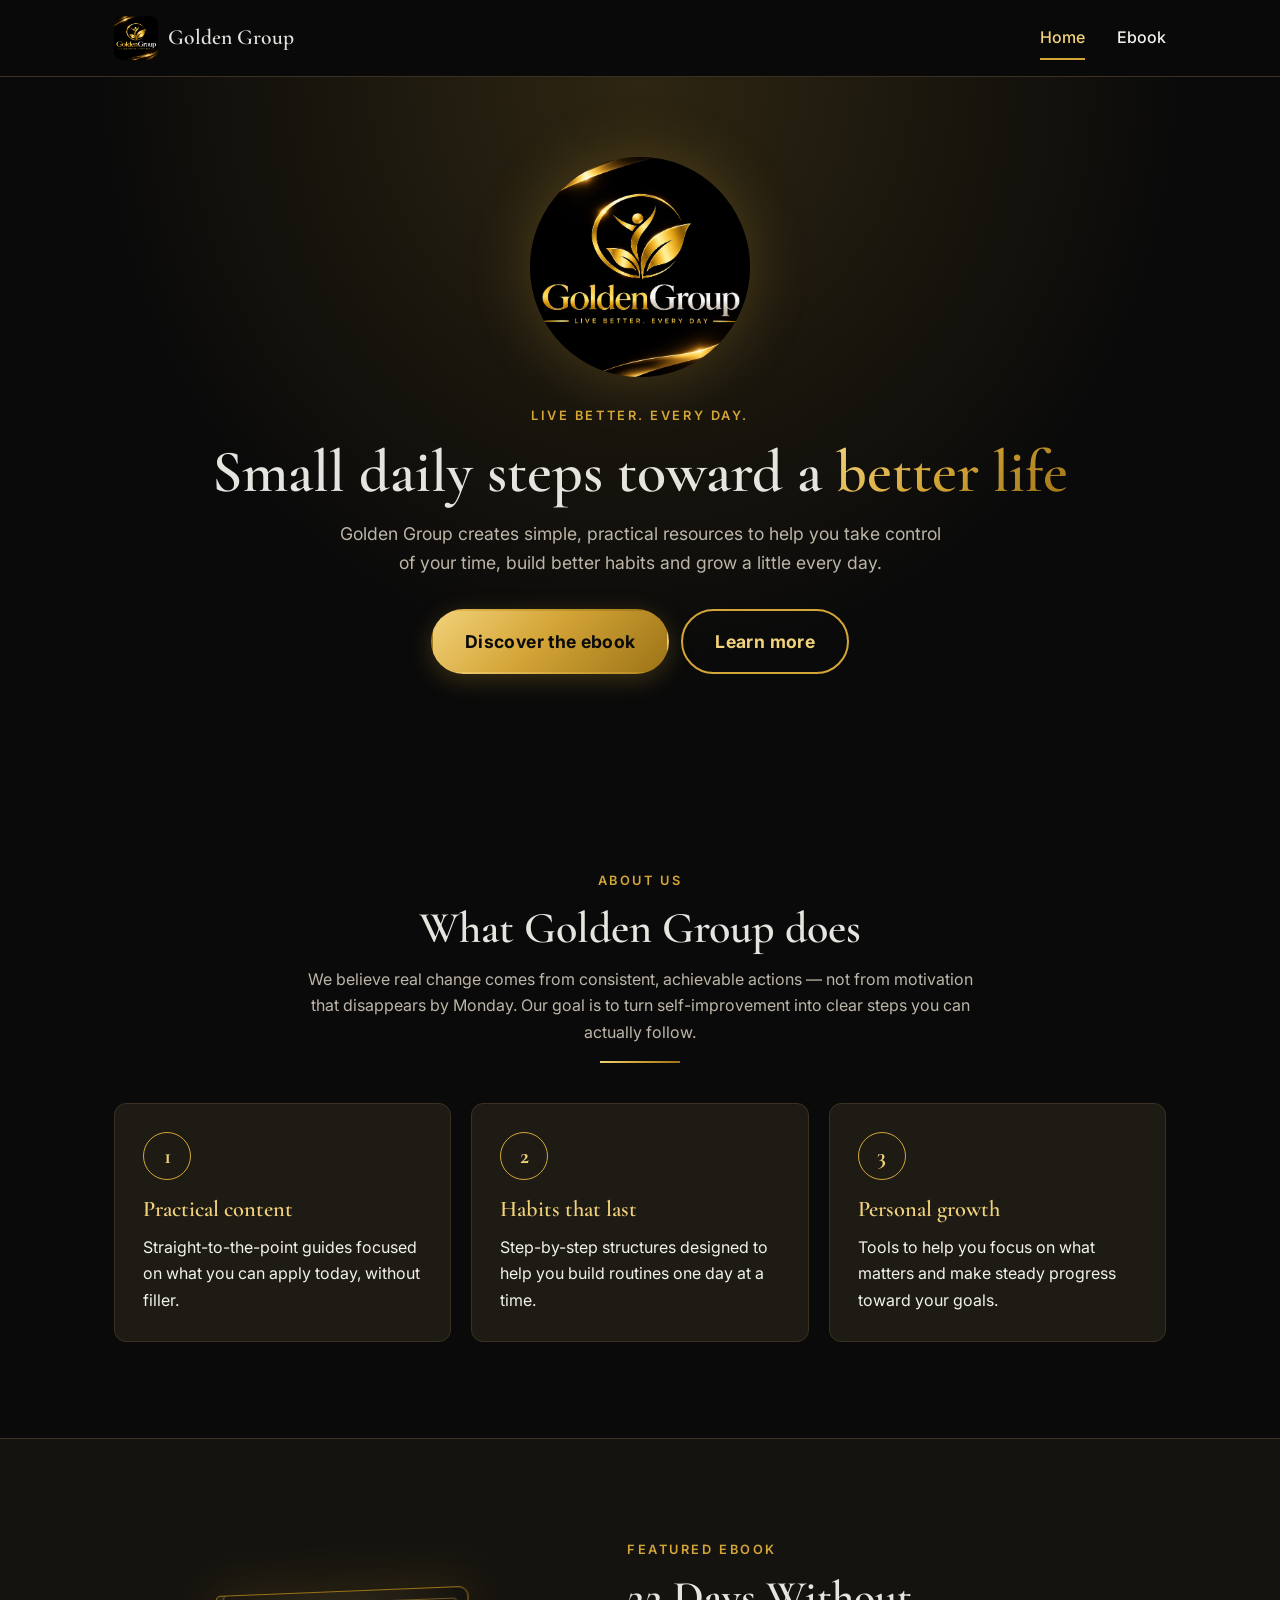
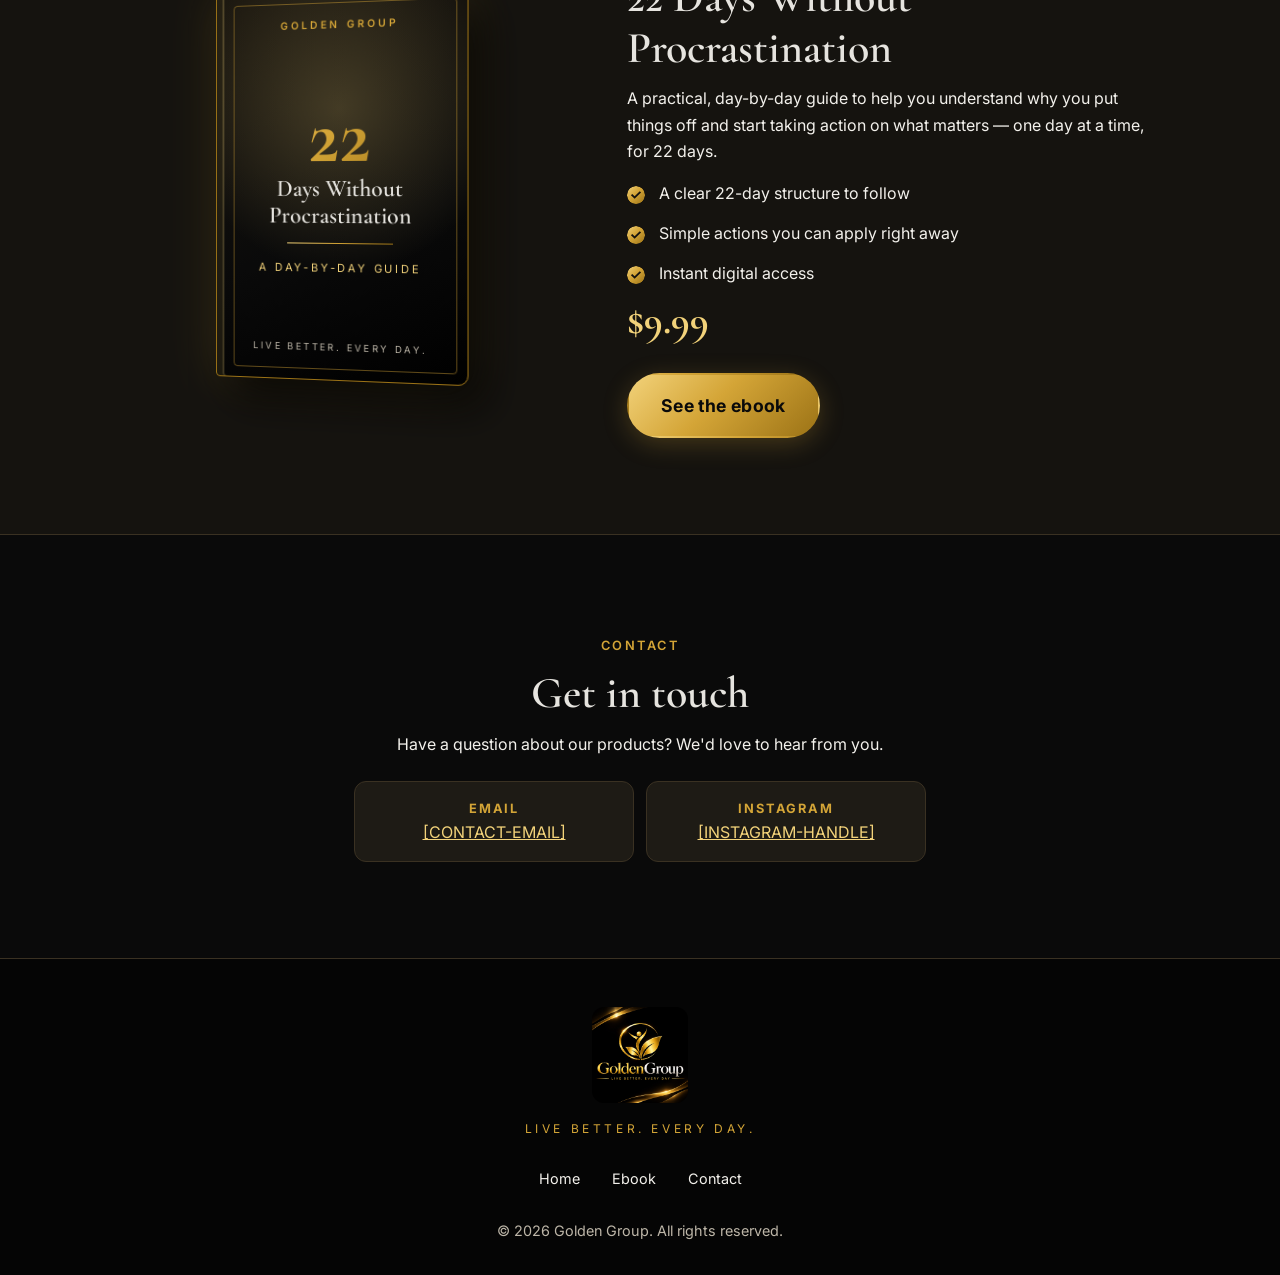
==== index.html @ da6215ae "Add home page, global styles and navigation Co-Authored-By: Claude Opus 5.5 <noreply@anthropic.com>" ====
<!DOCTYPE html>
<html lang="en" class="no-js">
<head>
  <meta charset="UTF-8">
  <meta name="viewport" content="width=device-width, initial-scale=1">
  <title>Golden Group — Live Better. Every Day.</title>
  <meta name="description" content="Golden Group creates practical resources to help you build better habits and live better, every day.">
  <meta name="theme-color" content="#0a0a0a">

  <meta property="og:title" content="Golden Group — Live Better. Every Day.">
  <meta property="og:description" content="Practical resources to help you build better habits and live better, every day.">
  <meta property="og:type" content="website">
  <meta property="og:image" content="assets/logo.png">

  <link rel="icon" href="assets/logo.png">
  <link rel="apple-touch-icon" href="assets/logo.png">

  <link rel="preconnect" href="https://fonts.googleapis.com">
  <link rel="preconnect" href="https://fonts.gstatic.com" crossorigin>
  <link href="https://fonts.googleapis.com/css2?family=Cormorant+Garamond:wght@500;600;700&family=Inter:wght@400;500;600;700&display=swap" rel="stylesheet">
  <link rel="stylesheet" href="css/style.css">
</head>
<body>
  <a class="skip-link" href="#main">Skip to content</a>

  <header class="site-header">
    <div class="container header-inner">
      <a class="brand" href="index.html">
        <img src="assets/logo.png" alt="" width="44" height="44">
        <span>Golden Group</span>
      </a>
      <button class="nav-toggle" type="button" aria-expanded="false" aria-controls="site-nav" aria-label="Open menu">
        <span class="nav-toggle-bar" aria-hidden="true"></span>
      </button>
      <nav id="site-nav" class="site-nav" aria-label="Main">
        <ul class="nav-list">
          <li><a href="index.html" aria-current="page">Home</a></li>
          <li><a href="ebook.html">Ebook</a></li>
        </ul>
      </nav>
    </div>
  </header>

  <main id="main">
    <!-- Hero -->
    <section class="hero" aria-labelledby="hero-title">
      <div class="container">
        <img class="hero-logo" src="assets/logo.png" alt="Golden Group logo" width="220" height="220">
        <span class="eyebrow">Live better. Every day.</span>
        <h1 id="hero-title">Small daily steps toward a <span class="text-gold">better life</span></h1>
        <p class="lead">
          Golden Group creates simple, practical resources to help you take control of your time,
          build better habits and grow a little every day.
        </p>
        <div class="hero-actions">
          <a class="btn btn-primary btn-lg" href="ebook.html">Discover the ebook</a>
          <a class="btn btn-outline btn-lg" href="#about">Learn more</a>
        </div>
      </div>
    </section>

    <!-- About -->
    <section id="about" class="section" aria-labelledby="about-title">
      <div class="container">
        <div class="section-header">
          <span class="eyebrow">About us</span>
          <h2 id="about-title">What Golden Group does</h2>
          <p>
            We believe real change comes from consistent, achievable actions — not from
            motivation that disappears by Monday. Our goal is to turn self-improvement into
            clear steps you can actually follow.
          </p>
          <hr class="divider">
        </div>

        <div class="grid grid-3">
          <article class="card">
            <span class="card-icon" aria-hidden="true">1</span>
            <h3>Practical content</h3>
            <p>Straight-to-the-point guides focused on what you can apply today, without filler.</p>
          </article>
          <article class="card">
            <span class="card-icon" aria-hidden="true">2</span>
            <h3>Habits that last</h3>
            <p>Step-by-step structures designed to help you build routines one day at a time.</p>
          </article>
          <article class="card">
            <span class="card-icon" aria-hidden="true">3</span>
            <h3>Personal growth</h3>
            <p>Tools to help you focus on what matters and make steady progress toward your goals.</p>
          </article>
        </div>
      </div>
    </section>

    <!-- Ebook highlight -->
    <section id="ebook" class="section section-alt" aria-labelledby="ebook-title">
      <div class="container feature">
        <div class="cover-wrap">
          <div class="ebook-cover" role="img" aria-label="Cover of the ebook 22 Days Without Procrastination, by Golden Group">
            <span class="cover-brand" aria-hidden="true">Golden Group</span>
            <div aria-hidden="true">
              <span class="cover-number text-gold">22</span>
              <span class="cover-title">Days Without Procrastination</span>
              <div class="cover-rule"></div>
              <span class="cover-sub">A day-by-day guide</span>
            </div>
            <span class="cover-footer" aria-hidden="true">Live better. Every day.</span>
          </div>
        </div>

        <div class="feature-body">
          <span class="eyebrow">Featured ebook</span>
          <h2 id="ebook-title">22 Days Without Procrastination</h2>
          <p>
            A practical, day-by-day guide to help you understand why you put things off and
            start taking action on what matters — one day at a time, for 22 days.
          </p>
          <ul class="check-list">
            <li>A clear 22-day structure to follow</li>
            <li>Simple actions you can apply right away</li>
            <li>Instant digital access</li>
          </ul>
          <p class="price" aria-label="Price: 9 dollars and 99 cents">$9.99</p>
          <a class="btn btn-primary btn-lg" href="ebook.html">See the ebook</a>
        </div>
      </div>
    </section>

    <!-- Contact -->
    <section id="contact" class="section" aria-labelledby="contact-title">
      <div class="container contact-box">
        <span class="eyebrow">Contact</span>
        <h2 id="contact-title">Get in touch</h2>
        <p>Have a question about our products? We'd love to hear from you.</p>
        <ul class="contact-list">
          <li>
            <strong>Email</strong>
            <a href="mailto:[CONTACT-EMAIL]">[CONTACT-EMAIL]</a>
          </li>
          <li>
            <strong>Instagram</strong>
            <a href="[INSTAGRAM-URL]" target="_blank" rel="noopener noreferrer">[INSTAGRAM-HANDLE]<span class="visually-hidden"> (opens in a new tab)</span></a>
          </li>
        </ul>
      </div>
    </section>
  </main>

  <footer class="site-footer">
    <div class="container">
      <img class="footer-logo" src="assets/logo.png" alt="Golden Group logo" width="96" height="96" loading="lazy">
      <p class="footer-tagline">Live better. Every day.</p>
      <nav class="footer-nav" aria-label="Footer">
        <ul>
          <li><a href="index.html">Home</a></li>
          <li><a href="ebook.html">Ebook</a></li>
          <li><a href="index.html#contact">Contact</a></li>
        </ul>
      </nav>
      <p class="copyright">&copy; <span id="year">2026</span> Golden Group. All rights reserved.</p>
    </div>
  </footer>

  <script src="js/main.js"></script>
</body>
</html>
---- css/style.css ----
/* ==========================================================================
   Golden Group — global styles (mobile first)
   Palette taken from the logo: deep black, metallic gold, silver-white.
   ========================================================================== */

:root {
  --color-bg: #0a0a0a;
  --color-surface: #15130f;
  --color-surface-2: #1e1b15;
  --color-border: #3a3122;

  --color-gold: #d4a537;
  --color-gold-light: #f2d27a;
  --color-gold-deep: #9c7316;
  --color-silver: #e6e4df;

  --color-text: #f3f1ec;
  --color-text-muted: #bdb6a8;

  --gradient-gold: linear-gradient(135deg, #f2d27a 0%, #d4a537 45%, #9c7316 100%);

  --font-heading: "Cormorant Garamond", Georgia, "Times New Roman", serif;
  --font-body: "Inter", system-ui, -apple-system, "Segoe UI", Roboto, sans-serif;

  --radius: 12px;
  --container: 1100px;
  --gutter: 1rem;
  --header-h: 64px;
}

/* ---------- Reset / base ---------- */
*,
*::before,
*::after {
  box-sizing: border-box;
}

html {
  scroll-behavior: smooth;
  scroll-padding-top: calc(var(--header-h) + 1rem);
}

@media (prefers-reduced-motion: reduce) {
  html {
    scroll-behavior: auto;
  }
  *,
  *::before,
  *::after {
    transition: none !important;
    animation: none !important;
  }
}

body {
  margin: 0;
  background: var(--color-bg);
  color: var(--color-text);
  font-family: var(--font-body);
  font-size: 1rem;
  line-height: 1.65;
  -webkit-font-smoothing: antialiased;
}

img {
  max-width: 100%;
  display: block;
}

a {
  color: var(--color-gold-light);
}

a:hover {
  color: var(--color-gold);
}

h1,
h2,
h3 {
  font-family: var(--font-heading);
  font-weight: 600;
  line-height: 1.15;
  margin: 0 0 0.75rem;
  color: var(--color-silver);
}

h1 {
  font-size: clamp(2.25rem, 8vw, 3.75rem);
}

h2 {
  font-size: clamp(1.85rem, 6vw, 2.75rem);
}

h3 {
  font-size: 1.4rem;
}

p {
  margin: 0 0 1rem;
}

:focus-visible {
  outline: 3px solid var(--color-gold-light);
  outline-offset: 3px;
  border-radius: 4px;
}

.visually-hidden {
  position: absolute !important;
  width: 1px;
  height: 1px;
  padding: 0;
  margin: -1px;
  overflow: hidden;
  clip: rect(0, 0, 0, 0);
  white-space: nowrap;
  border: 0;
}

.skip-link {
  position: absolute;
  left: var(--gutter);
  top: -100px;
  z-index: 100;
  padding: 0.75rem 1rem;
  background: var(--color-gold);
  color: var(--color-bg);
  font-weight: 600;
  border-radius: var(--radius);
  text-decoration: none;
}

.skip-link:focus {
  top: 0.5rem;
  color: var(--color-bg);
}

.container {
  width: 100%;
  max-width: var(--container);
  margin: 0 auto;
  padding: 0 var(--gutter);
}

.text-gold {
  background: var(--gradient-gold);
  -webkit-background-clip: text;
  background-clip: text;
  color: var(--color-gold);
  -webkit-text-fill-color: transparent;
}

.eyebrow {
  display: inline-block;
  margin-bottom: 0.75rem;
  font-size: 0.8rem;
  font-weight: 600;
  letter-spacing: 0.2em;
  text-transform: uppercase;
  color: var(--color-gold);
}

.placeholder {
  display: inline-block;
  padding: 0.1rem 0.4rem;
  border: 1px dashed var(--color-gold);
  border-radius: 4px;
  font-family: ui-monospace, SFMono-Regular, Menlo, monospace;
  font-size: 0.9em;
  color: var(--color-gold-light);
}

/* ---------- Buttons ---------- */
.btn {
  display: inline-flex;
  align-items: center;
  justify-content: center;
  gap: 0.5rem;
  min-height: 48px;
  padding: 0.8rem 1.6rem;
  border: 2px solid transparent;
  border-radius: 999px;
  font-family: var(--font-body);
  font-size: 1rem;
  font-weight: 700;
  letter-spacing: 0.02em;
  text-decoration: none;
  cursor: pointer;
  transition: transform 0.15s ease, box-shadow 0.15s ease, background 0.15s ease;
}

.btn-primary {
  background: var(--gradient-gold);
  color: #0a0a0a;
  box-shadow: 0 6px 24px rgba(212, 165, 55, 0.25);
}

.btn-primary:hover {
  color: #0a0a0a;
  transform: translateY(-2px);
  box-shadow: 0 10px 30px rgba(212, 165, 55, 0.4);
}

.btn-outline {
  border-color: var(--color-gold);
  color: var(--color-gold-light);
  background: transparent;
}

.btn-outline:hover {
  background: rgba(212, 165, 55, 0.12);
  color: var(--color-gold-light);
}

.btn-lg {
  min-height: 56px;
  padding: 1rem 2rem;
  font-size: 1.1rem;
}

.btn-block {
  width: 100%;
}

/* ---------- Header / navigation ---------- */
.site-header {
  position: sticky;
  top: 0;
  z-index: 50;
  background: rgba(10, 10, 10, 0.92);
  backdrop-filter: blur(8px);
  border-bottom: 1px solid var(--color-border);
}

.header-inner {
  display: flex;
  align-items: center;
  justify-content: space-between;
  min-height: var(--header-h);
}

.brand {
  display: inline-flex;
  align-items: center;
  gap: 0.6rem;
  text-decoration: none;
  color: var(--color-silver);
  font-family: var(--font-heading);
  font-size: 1.35rem;
  font-weight: 600;
}

.brand img {
  width: 44px;
  height: 44px;
  border-radius: 8px;
  object-fit: cover;
}

.nav-toggle {
  display: inline-flex;
  align-items: center;
  justify-content: center;
  width: 48px;
  height: 48px;
  padding: 0;
  background: transparent;
  border: 1px solid var(--color-border);
  border-radius: 10px;
  color: var(--color-gold-light);
  cursor: pointer;
}

.nav-toggle-bar,
.nav-toggle-bar::before,
.nav-toggle-bar::after {
  display: block;
  width: 22px;
  height: 2px;
  background: currentColor;
  border-radius: 2px;
  position: relative;
  transition: transform 0.2s ease, background 0.2s ease;
}

.nav-toggle-bar::before,
.nav-toggle-bar::after {
  content: "";
  position: absolute;
  left: 0;
}

.nav-toggle-bar::before {
  top: -7px;
}

.nav-toggle-bar::after {
  top: 7px;
}

.nav-toggle[aria-expanded="true"] .nav-toggle-bar {
  background: transparent;
}

.nav-toggle[aria-expanded="true"] .nav-toggle-bar::before {
  transform: translateY(7px) rotate(45deg);
}

.nav-toggle[aria-expanded="true"] .nav-toggle-bar::after {
  transform: translateY(-7px) rotate(-45deg);
}

.site-nav {
  display: none;
  position: absolute;
  top: 100%;
  left: 0;
  right: 0;
  background: var(--color-bg);
  border-bottom: 1px solid var(--color-border);
}

.site-nav.is-open {
  display: block;
}

/* Without JS the menu is always visible */
.no-js .site-nav {
  display: block;
  position: static;
  border: 0;
}

.no-js .nav-toggle {
  display: none;
}

.nav-list {
  list-style: none;
  margin: 0;
  padding: 0.5rem var(--gutter) 1rem;
}

.nav-list a {
  display: block;
  padding: 0.85rem 0.25rem;
  color: var(--color-text);
  text-decoration: none;
  font-weight: 500;
  border-bottom: 1px solid var(--color-border);
}

.nav-list li:last-child a {
  border-bottom: 0;
}

.nav-list a:hover,
.nav-list a[aria-current="page"] {
  color: var(--color-gold-light);
}

/* ---------- Sections ---------- */
.section {
  padding: 4rem 0;
}

.section-alt {
  background: var(--color-surface);
  border-top: 1px solid var(--color-border);
  border-bottom: 1px solid var(--color-border);
}

.section-header {
  max-width: 680px;
  margin: 0 auto 2.5rem;
  text-align: center;
}

.section-header p {
  color: var(--color-text-muted);
}

.divider {
  width: 80px;
  height: 2px;
  margin: 1rem auto 0;
  background: var(--gradient-gold);
  border: 0;
}

/* ---------- Hero ---------- */
.hero {
  position: relative;
  padding: 3.5rem 0 4rem;
  overflow: hidden;
  text-align: center;
  background:
    radial-gradient(ellipse at 50% 0%, rgba(212, 165, 55, 0.18), transparent 60%),
    var(--color-bg);
}

.hero-logo {
  width: 180px;
  height: 180px;
  margin: 0 auto 1.5rem;
  border-radius: 50%;
  object-fit: cover;
  box-shadow: 0 0 60px rgba(212, 165, 55, 0.25);
}

.hero .lead {
  max-width: 620px;
  margin: 0 auto 2rem;
  font-size: 1.1rem;
  color: var(--color-text-muted);
}

.hero-actions {
  display: flex;
  flex-direction: column;
  gap: 0.75rem;
  align-items: stretch;
  max-width: 360px;
  margin: 0 auto;
}

/* ---------- Cards / grids ---------- */
.grid {
  display: grid;
  gap: 1.25rem;
}

.card {
  padding: 1.75rem;
  background: var(--color-surface-2);
  border: 1px solid var(--color-border);
  border-radius: var(--radius);
}

.card h3 {
  color: var(--color-gold-light);
}

.card p:last-child {
  margin-bottom: 0;
}

.card-icon {
  display: inline-flex;
  align-items: center;
  justify-content: center;
  width: 48px;
  height: 48px;
  margin-bottom: 1rem;
  border-radius: 50%;
  border: 1px solid var(--color-gold);
  color: var(--color-gold-light);
  font-family: var(--font-heading);
  font-size: 1.4rem;
  font-weight: 700;
}

/* ---------- Ebook feature (home) ---------- */
.feature {
  display: grid;
  gap: 2.5rem;
  align-items: center;
}

.feature-body .price {
  font-family: var(--font-heading);
  font-size: 2.5rem;
  font-weight: 700;
  color: var(--color-gold-light);
  margin-bottom: 1.25rem;
}

/* ---------- Ebook cover mockup (pure HTML/CSS) ---------- */
.cover-wrap {
  display: flex;
  justify-content: center;
  perspective: 1200px;
}

.ebook-cover {
  position: relative;
  width: min(260px, 75vw);
  aspect-ratio: 2 / 3;
  padding: 1.5rem 1.25rem;
  display: flex;
  flex-direction: column;
  justify-content: space-between;
  text-align: center;
  color: var(--color-text);
  background:
    radial-gradient(circle at 50% 30%, rgba(242, 210, 122, 0.22), transparent 55%),
    linear-gradient(160deg, #1c1810 0%, #0a0a0a 60%, #000 100%);
  border: 1px solid var(--color-gold-deep);
  border-radius: 4px 10px 10px 4px;
  box-shadow:
    inset 6px 0 0 rgba(0, 0, 0, 0.55),
    inset 8px 0 0 rgba(242, 210, 122, 0.25),
    18px 22px 40px rgba(0, 0, 0, 0.7),
    0 0 50px rgba(212, 165, 55, 0.18);
  transform: rotateY(-14deg);
  transition: transform 0.4s ease;
}

.ebook-cover:hover {
  transform: rotateY(-4deg);
}

.ebook-cover::before {
  content: "";
  position: absolute;
  inset: 10px 10px 10px 18px;
  border: 1px solid rgba(212, 165, 55, 0.45);
  border-radius: 4px;
  pointer-events: none;
}

.cover-brand {
  font-size: 0.65rem;
  font-weight: 600;
  letter-spacing: 0.3em;
  text-transform: uppercase;
  color: var(--color-gold);
}

.cover-number {
  display: block;
  font-family: var(--font-heading);
  font-size: 5rem;
  font-weight: 700;
  line-height: 1;
}

.cover-title {
  display: block;
  font-family: var(--font-heading);
  font-size: 1.5rem;
  font-weight: 600;
  line-height: 1.1;
  color: var(--color-silver);
}

.cover-sub {
  display: block;
  margin-top: 0.4rem;
  font-size: 0.7rem;
  letter-spacing: 0.25em;
  text-transform: uppercase;
  color: var(--color-gold-light);
}

.cover-rule {
  width: 50%;
  height: 1px;
  margin: 0.9rem auto;
  background: var(--gradient-gold);
}

.cover-footer {
  font-size: 0.6rem;
  letter-spacing: 0.25em;
  text-transform: uppercase;
  color: var(--color-text-muted);
}

/* ---------- Lists ---------- */
.check-list {
  list-style: none;
  margin: 0;
  padding: 0;
  display: grid;
  gap: 0.85rem;
}

.check-list li {
  position: relative;
  padding-left: 2rem;
}

.check-list li::before {
  content: "";
  position: absolute;
  left: 0;
  top: 0.35em;
  width: 1.1rem;
  height: 1.1rem;
  border-radius: 50%;
  background: var(--gradient-gold);
  -webkit-mask: url("data:image/svg+xml,%3Csvg xmlns='http://www.w3.org/2000/svg' viewBox='0 0 20 20'%3E%3Cpath d='M10 0a10 10 0 1 0 0 20 10 10 0 0 0 0-20zm-1.5 14.2-4-4 1.4-1.4 2.6 2.6 5.6-5.6 1.4 1.4-7 7z'/%3E%3C/svg%3E") center / contain no-repeat;
  mask: url("data:image/svg+xml,%3Csvg xmlns='http://www.w3.org/2000/svg' viewBox='0 0 20 20'%3E%3Cpath d='M10 0a10 10 0 1 0 0 20 10 10 0 0 0 0-20zm-1.5 14.2-4-4 1.4-1.4 2.6 2.6 5.6-5.6 1.4 1.4-7 7z'/%3E%3C/svg%3E") center / contain no-repeat;
}

/* ---------- Contact ---------- */
.contact-box {
  max-width: 620px;
  margin: 0 auto;
  text-align: center;
}

.contact-list {
  list-style: none;
  margin: 1.5rem 0 0;
  padding: 0;
  display: grid;
  gap: 0.75rem;
}

.contact-list li {
  padding: 1rem;
  background: var(--color-surface-2);
  border: 1px solid var(--color-border);
  border-radius: var(--radius);
}

.contact-list strong {
  display: block;
  font-size: 0.8rem;
  letter-spacing: 0.15em;
  text-transform: uppercase;
  color: var(--color-gold);
}

/* ---------- Footer ---------- */
.site-footer {
  padding: 3rem 0 2rem;
  border-top: 1px solid var(--color-border);
  background: #050505;
  text-align: center;
  color: var(--color-text-muted);
  font-size: 0.9rem;
}

.footer-logo {
  width: 96px;
  height: 96px;
  margin: 0 auto 1rem;
  border-radius: 12px;
  object-fit: cover;
}

.footer-tagline {
  font-size: 0.75rem;
  letter-spacing: 0.3em;
  text-transform: uppercase;
  color: var(--color-gold);
}

.footer-nav ul {
  list-style: none;
  display: flex;
  justify-content: center;
  gap: 1.5rem;
  margin: 1.25rem 0;
  padding: 0;
}

.footer-nav a {
  display: inline-block;
  padding: 0.5rem 0.25rem;
  color: var(--color-text);
  text-decoration: none;
}

.footer-nav a:hover {
  color: var(--color-gold-light);
}

.copyright {
  margin: 0;
}

/* ==========================================================================
   Larger screens
   ========================================================================== */
@media (min-width: 640px) {
  :root {
    --gutter: 1.5rem;
  }

  .hero-actions {
    flex-direction: row;
    justify-content: center;
    max-width: none;
  }

  .grid-2 {
    grid-template-columns: repeat(2, 1fr);
  }

  .contact-list {
    grid-template-columns: repeat(2, 1fr);
  }
}

@media (min-width: 900px) {
  :root {
    --header-h: 76px;
  }

  .section {
    padding: 6rem 0;
  }

  .hero {
    padding: 5rem 0 6rem;
  }

  .hero-logo {
    width: 220px;
    height: 220px;
  }

  .nav-toggle {
    display: none;
  }

  .site-nav,
  .no-js .site-nav {
    display: block;
    position: static;
    background: transparent;
    border: 0;
  }

  .nav-list {
    display: flex;
    gap: 2rem;
    padding: 0;
  }

  .nav-list a {
    padding: 0.5rem 0;
    border-bottom: 2px solid transparent;
  }

  .nav-list li:last-child a {
    border-bottom: 2px solid transparent;
  }

  .nav-list a[aria-current="page"],
  .nav-list li:last-child a[aria-current="page"] {
    border-bottom-color: var(--color-gold);
  }

  .grid-3 {
    grid-template-columns: repeat(3, 1fr);
  }

  .feature {
    grid-template-columns: 1fr 1.2fr;
    gap: 4rem;
  }
}
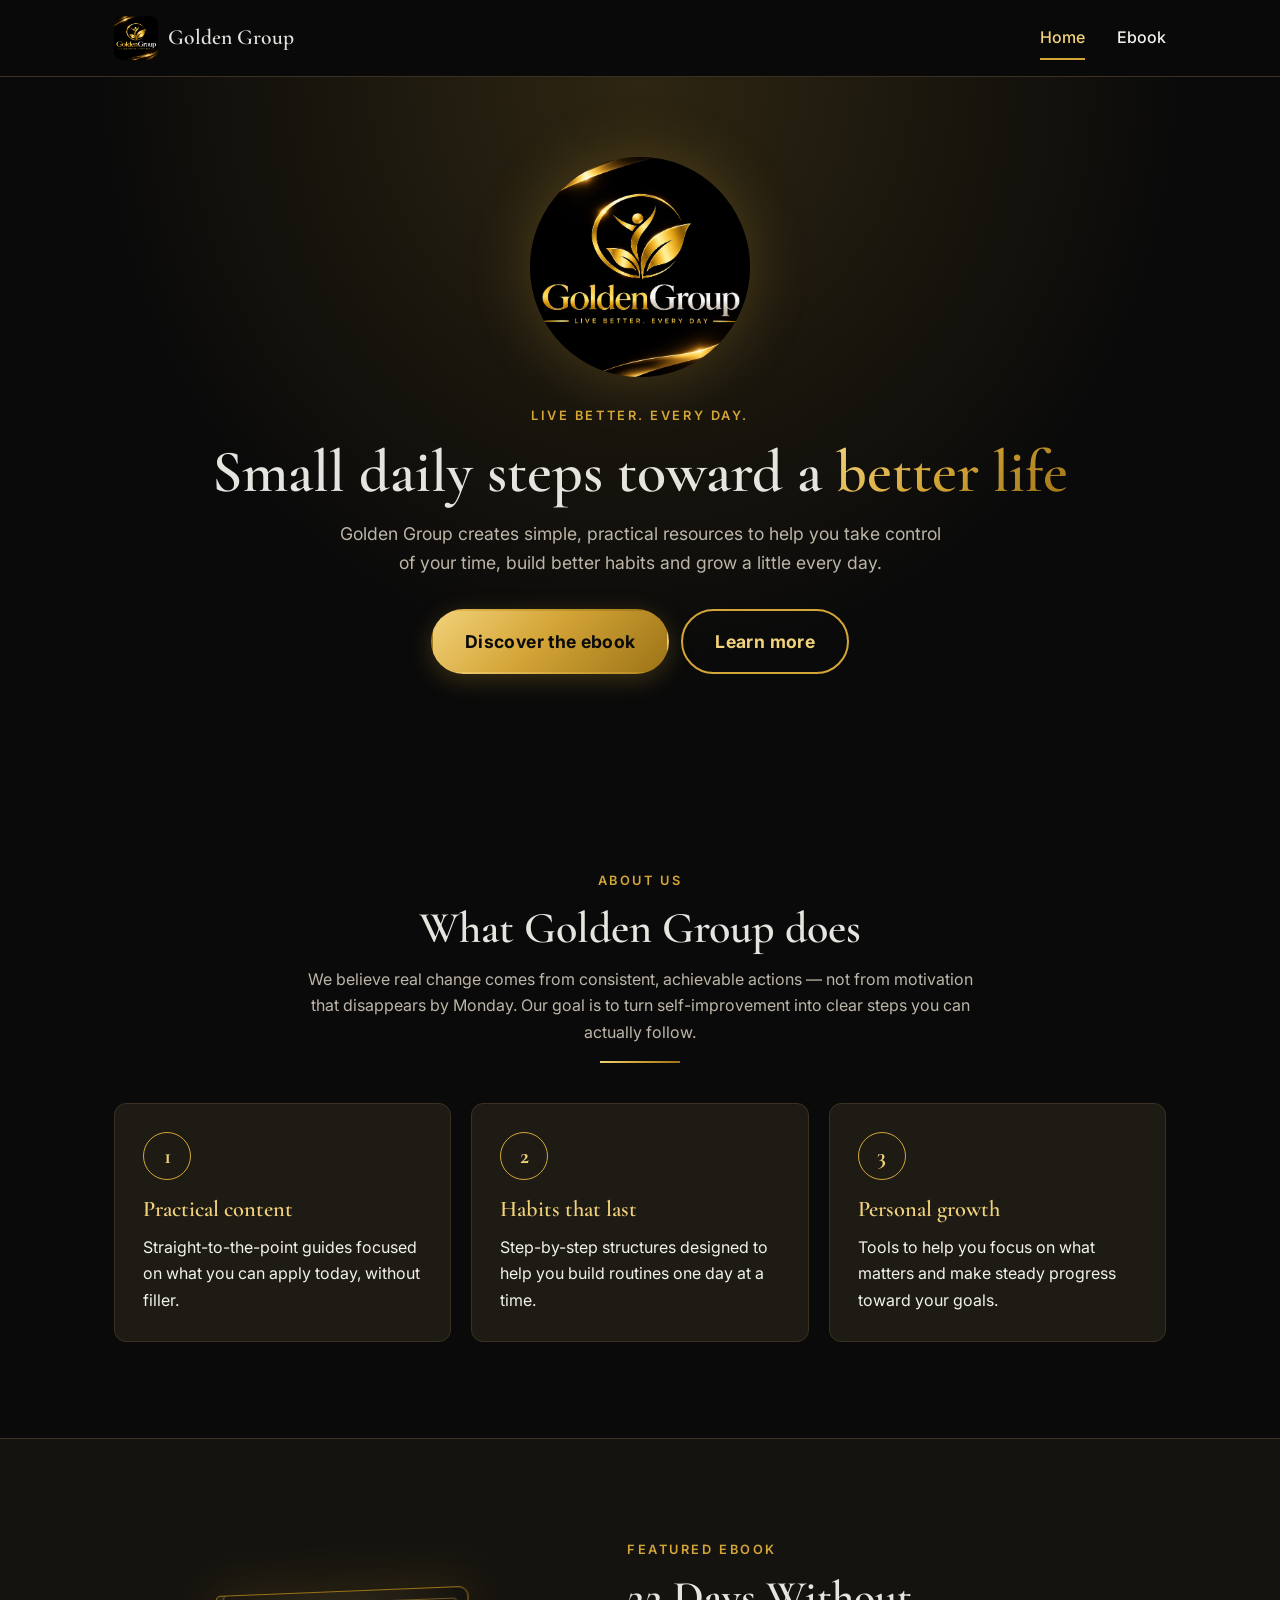
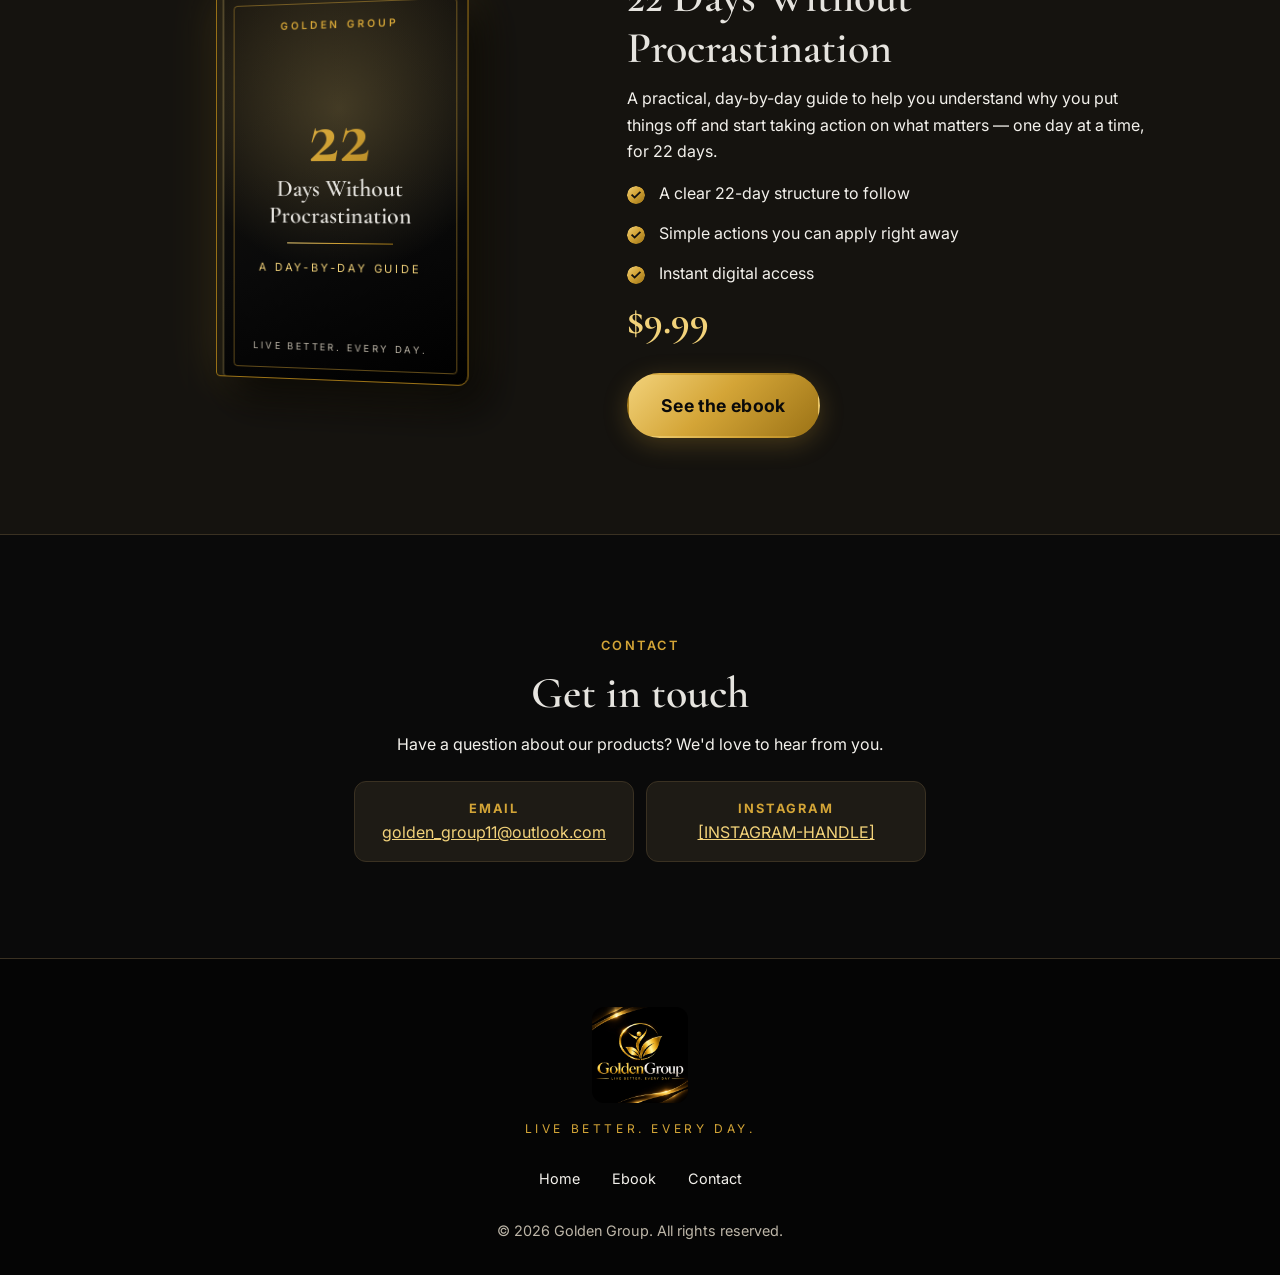
==== commit b824b4d1: "Add contact email Co-Authored-By: Claude Opus 5.5 <noreply@anthropic.com>" ====
--- a/index.html
+++ b/index.html
@@ -136,7 +136,7 @@
         <ul class="contact-list">
           <li>
             <strong>Email</strong>
-            <a href="mailto:[CONTACT-EMAIL]">[CONTACT-EMAIL]</a>
+            <a href="mailto:golden_group11@outlook.com">golden_group11@outlook.com</a>
           </li>
           <li>
             <strong>Instagram</strong>
--- a/css/style.css
+++ b/css/style.css
@@ -626,6 +626,177 @@
   color: var(--color-gold);
 }
 
+/* ---------- Ebook page ---------- */
+.ebook-hero {
+  text-align: left;
+}
+
+.ebook-hero .feature-body {
+  text-align: center;
+}
+
+.price-box {
+  display: flex;
+  flex-direction: column;
+  gap: 0.75rem;
+  align-items: center;
+  margin-top: 1.5rem;
+}
+
+.price-tag {
+  font-family: var(--font-heading);
+  font-size: 3rem;
+  font-weight: 700;
+  line-height: 1;
+  color: var(--color-gold-light);
+}
+
+.price-note {
+  font-size: 0.85rem;
+  color: var(--color-text-muted);
+  margin: 0;
+}
+
+.prose {
+  max-width: 720px;
+  margin: 0 auto;
+}
+
+.prose p {
+  color: var(--color-text-muted);
+}
+
+.prose strong {
+  color: var(--color-text);
+}
+
+.pain-list li {
+  padding: 1rem 1.25rem;
+  background: var(--color-surface-2);
+  border-left: 3px solid var(--color-gold);
+  border-radius: 0 var(--radius) var(--radius) 0;
+  list-style: none;
+}
+
+.pain-list {
+  display: grid;
+  gap: 0.75rem;
+  margin: 1.5rem 0;
+  padding: 0;
+}
+
+.placeholder-block {
+  padding: 2rem 1.25rem;
+  border: 2px dashed var(--color-gold);
+  border-radius: var(--radius);
+  text-align: center;
+  font-family: ui-monospace, SFMono-Regular, Menlo, monospace;
+  color: var(--color-gold-light);
+  background: rgba(212, 165, 55, 0.05);
+}
+
+.day-list {
+  list-style: none;
+  margin: 0;
+  padding: 0;
+  display: grid;
+  gap: 0.75rem;
+}
+
+.day-list li {
+  display: flex;
+  gap: 1rem;
+  align-items: baseline;
+  padding: 1rem 1.25rem;
+  background: var(--color-surface-2);
+  border: 1px solid var(--color-border);
+  border-radius: var(--radius);
+}
+
+.day-list .day {
+  flex-shrink: 0;
+  font-family: var(--font-heading);
+  font-weight: 700;
+  font-size: 1.2rem;
+  color: var(--color-gold);
+}
+
+.testimonial {
+  margin: 0;
+  padding: 1.5rem;
+  background: var(--color-surface-2);
+  border: 1px dashed var(--color-gold);
+  border-radius: var(--radius);
+  text-align: center;
+  color: var(--color-gold-light);
+  font-family: ui-monospace, SFMono-Regular, Menlo, monospace;
+}
+
+/* FAQ — native <details> for built-in accessibility */
+.faq {
+  max-width: 760px;
+  margin: 0 auto;
+  display: grid;
+  gap: 0.75rem;
+}
+
+.faq details {
+  background: var(--color-surface-2);
+  border: 1px solid var(--color-border);
+  border-radius: var(--radius);
+}
+
+.faq details[open] {
+  border-color: var(--color-gold-deep);
+}
+
+.faq summary {
+  position: relative;
+  padding: 1.1rem 3rem 1.1rem 1.25rem;
+  font-weight: 600;
+  cursor: pointer;
+  list-style: none;
+}
+
+.faq summary::-webkit-details-marker {
+  display: none;
+}
+
+.faq summary::after {
+  content: "+";
+  position: absolute;
+  right: 1.25rem;
+  top: 50%;
+  transform: translateY(-50%);
+  font-size: 1.5rem;
+  line-height: 1;
+  color: var(--color-gold);
+}
+
+.faq details[open] summary::after {
+  content: "\2212";
+}
+
+.faq .answer {
+  padding: 0 1.25rem 1.25rem;
+  color: var(--color-text-muted);
+}
+
+.faq .answer p:last-child {
+  margin-bottom: 0;
+}
+
+.final-cta {
+  text-align: center;
+  background:
+    radial-gradient(ellipse at 50% 100%, rgba(212, 165, 55, 0.2), transparent 60%),
+    var(--color-bg);
+}
+
+.final-cta .prose {
+  margin-bottom: 2rem;
+}
+
 /* ---------- Footer ---------- */
 .site-footer {
   padding: 3rem 0 2rem;
@@ -756,4 +927,16 @@
     grid-template-columns: 1fr 1.2fr;
     gap: 4rem;
   }
-}
+
+  .ebook-hero .feature-body {
+    text-align: left;
+  }
+
+  .ebook-hero .price-box {
+    align-items: flex-start;
+  }
+
+  .day-list {
+    grid-template-columns: repeat(2, 1fr);
+  }
+}
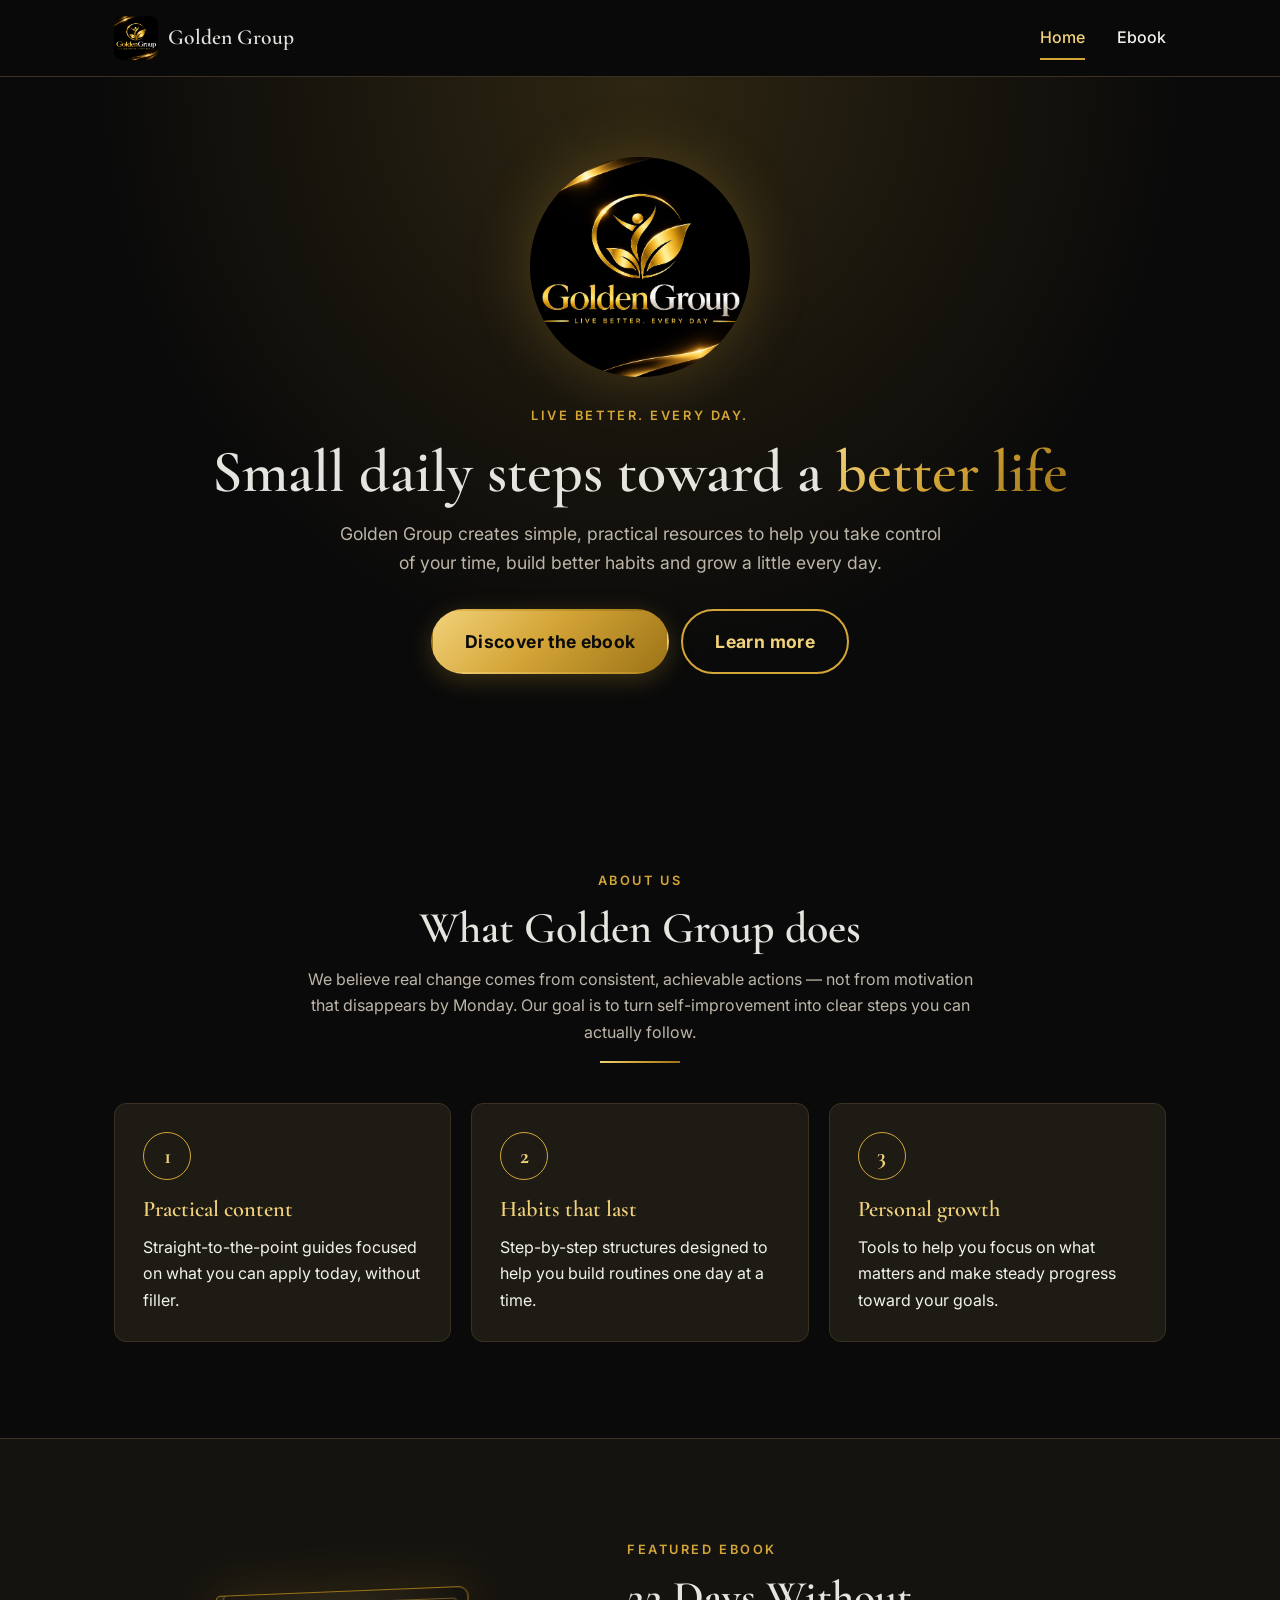
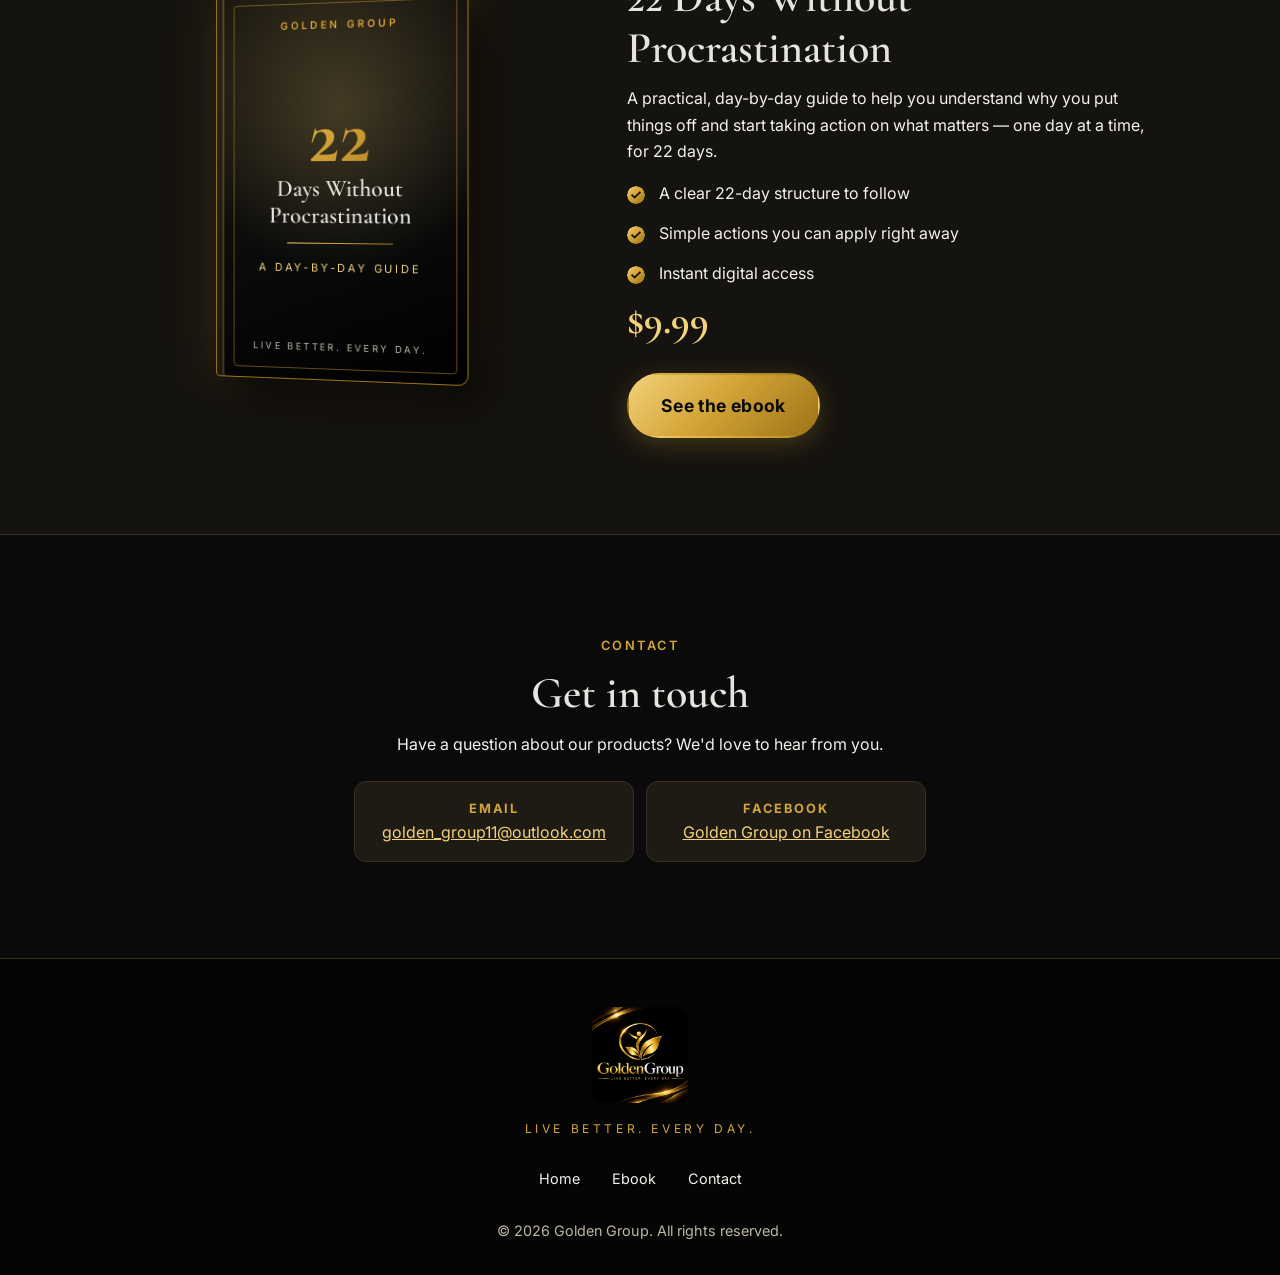
==== commit b8a63ef5: "Replace Instagram contact with Facebook page Co-Authored-By: Claude Opus 5.5 <noreply@anthropic.com>" ====
--- a/index.html
+++ b/index.html
@@ -139,8 +139,8 @@
             <a href="mailto:golden_group11@outlook.com">golden_group11@outlook.com</a>
           </li>
           <li>
-            <strong>Instagram</strong>
-            <a href="[INSTAGRAM-URL]" target="_blank" rel="noopener noreferrer">[INSTAGRAM-HANDLE]<span class="visually-hidden"> (opens in a new tab)</span></a>
+            <strong>Facebook</strong>
+            <a href="https://www.facebook.com/share/19aUTb1o5b/?mibextid=wwXIfr" target="_blank" rel="noopener noreferrer">Golden Group on Facebook<span class="visually-hidden"> (opens in a new tab)</span></a>
           </li>
         </ul>
       </div>
